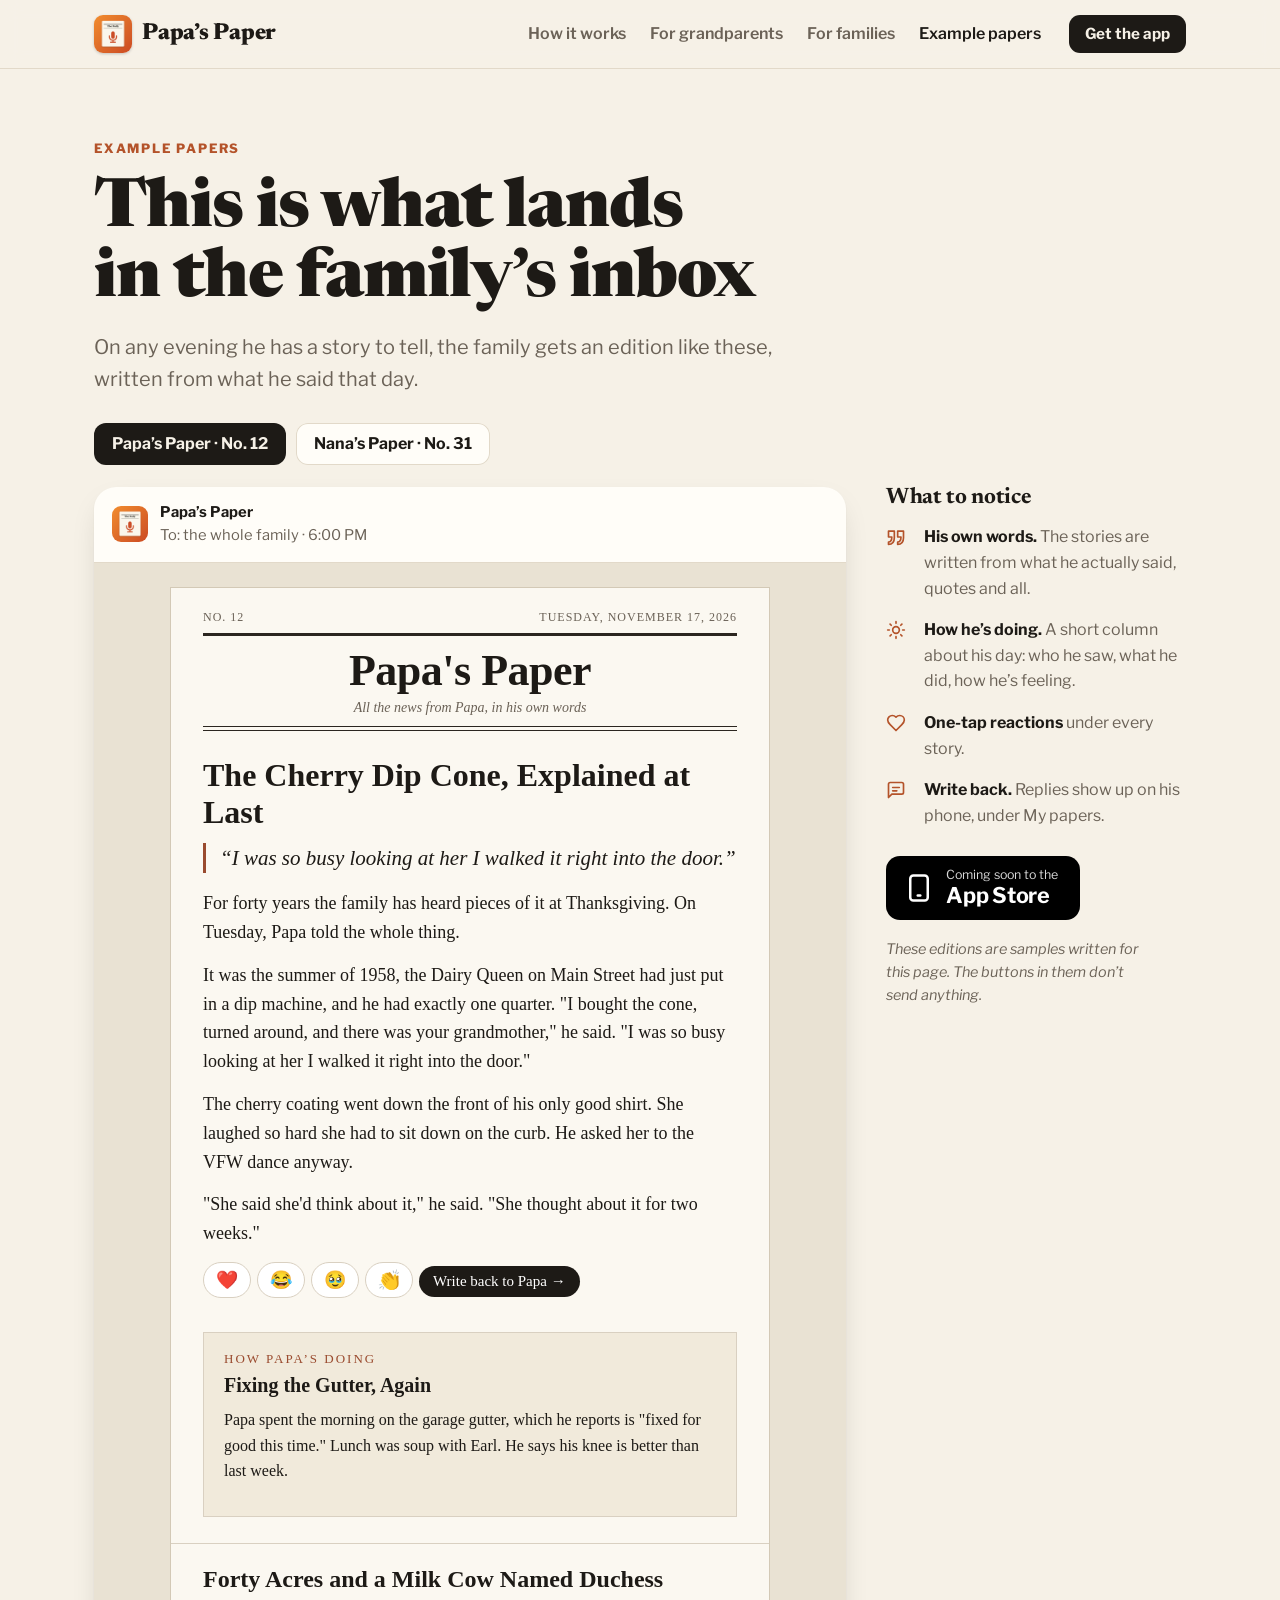
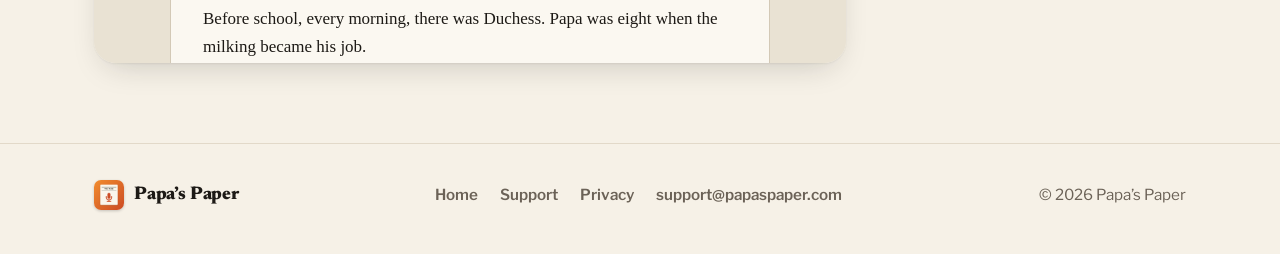
==== examples.html @ 27decf3a "Landing page: clear branding, App Store button, screenshots and icons; example papers on their own p" ====
<!doctype html>
<html lang="en">
<head>
<meta charset="utf-8">
<meta name="viewport" content="width=device-width, initial-scale=1">
<title>Example papers · Papa's Paper</title>
<meta name="description" content="See what the family gets: sample editions of Papa's Paper, exactly as they arrive by email.">
<meta name="theme-color" content="#f6f1e7">
<link rel="icon" href="favicon.png">
<link rel="apple-touch-icon" href="apple-touch-icon.png">
<link rel="preconnect" href="https://fonts.googleapis.com">
<link rel="preconnect" href="https://fonts.gstatic.com" crossorigin>
<link href="https://fonts.googleapis.com/css2?family=Newsreader:ital,opsz,wght@0,6..72,400;0,6..72,700;0,6..72,800;1,6..72,700&family=Libre+Franklin:wght@400;600;700;800&display=swap" rel="stylesheet">
<link rel="stylesheet" href="site.css">
</head>
<body>

<svg width="0" height="0" style="position:absolute" aria-hidden="true">
  <symbol id="i-heart" viewBox="0 0 24 24"><path d="M19 14c1.5-1.5 3-3.2 3-5.5A5.5 5.5 0 0 0 16.5 3c-1.8 0-3 .5-4.5 2-1.5-1.5-2.7-2-4.5-2A5.5 5.5 0 0 0 2 8.5c0 2.3 1.5 4 3 5.5l7 7Z"/></symbol>
  <symbol id="i-reply" viewBox="0 0 24 24"><path d="M21 15a2 2 0 0 1-2 2H7l-4 4V5a2 2 0 0 1 2-2h14a2 2 0 0 1 2 2z"/><path d="M8 9h8M8 13h5"/></symbol>
  <symbol id="i-quote" viewBox="0 0 24 24"><path d="M3 21c3 0 7-1 7-8V5H3v7h4c0 4-1 6-4 6zM14 21c3 0 7-1 7-8V5h-7v7h4c0 4-1 6-4 6z"/></symbol>
  <symbol id="i-sun" viewBox="0 0 24 24"><circle cx="12" cy="12" r="4"/><path d="M12 2v2M12 20v2M4.9 4.9l1.4 1.4M17.7 17.7l1.4 1.4M2 12h2M20 12h2M4.9 19.1l1.4-1.4M17.7 6.3l1.4-1.4"/></symbol>
  <symbol id="i-phone" viewBox="0 0 24 24"><rect x="5" y="2" width="14" height="20" rx="2.5"/><path d="M11 18h2"/></symbol>
</svg>

<header class="topbar">
  <div class="wrap">
    <a class="brand" href="./"><img src="apple-touch-icon.png" alt="" width="38" height="38">Papa&rsquo;s Paper</a>
    <nav class="nav" aria-label="Main">
      <a href="./#how">How it works</a>
      <a href="./#grandparents">For grandparents</a>
      <a href="./#families">For families</a>
      <a href="examples.html" aria-current="page">Example papers</a>
    </nav>
    <a class="btn small" href="./#get">Get the app</a>
  </div>
</header>

<main class="wrap">
  <div class="page-head">
    <span class="eyebrow">Example papers</span>
    <h1>This is what lands in the family&rsquo;s inbox</h1>
    <p>On any evening he has a story to tell, the family gets an edition like these, written from what he said that day.</p>
  </div>

  <div class="tabs" role="tablist" aria-label="Example papers">
    <button role="tab" id="tab-1" aria-controls="panel" aria-selected="true" data-src="examples/paper-1.html" data-to="Papa&rsquo;s Paper">Papa&rsquo;s Paper &middot; No. 12</button>
    <button role="tab" id="tab-2" aria-controls="panel" aria-selected="false" data-src="examples/paper-2.html" data-to="Nana&rsquo;s Paper">Nana&rsquo;s Paper &middot; No. 31</button>
  </div>

  <div class="example" id="panel" role="tabpanel" aria-labelledby="tab-1">
    <div class="inbox">
      <div class="bar">
        <img src="apple-touch-icon.png" alt="" width="36" height="36">
        <div><b id="from">Papa&rsquo;s Paper</b><span>To: the whole family &middot; 6:00 PM</span></div>
      </div>
      <iframe id="paper" src="examples/paper-1.html" title="Example paper email" loading="lazy"></iframe>
    </div>

    <aside class="notes">
      <h3>What to notice</h3>
      <ul>
        <li><svg class="icon"><use href="#i-quote"/></svg><span><b>His own words.</b> The stories are written from what he actually said, quotes and all.</span></li>
        <li><svg class="icon"><use href="#i-sun"/></svg><span><b>How he&rsquo;s doing.</b> A short column about his day: who he saw, what he did, how he&rsquo;s feeling.</span></li>
        <li><svg class="icon"><use href="#i-heart"/></svg><span><b>One-tap reactions</b> under every story.</span></li>
        <li><svg class="icon"><use href="#i-reply"/></svg><span><b>Write back.</b> Replies show up on his phone, under My papers.</span></li>
      </ul>
      <a class="store" href="https://apps.apple.com/app/id6835598942">
        <svg class="icon"><use href="#i-phone"/></svg>
        <div><span>Coming soon to the</span><strong>App Store</strong></div>
      </a>
      <p class="fineprint" style="margin-top:18px">These editions are samples written for this page. The buttons in them don&rsquo;t send anything.</p>
    </aside>
  </div>
</main>

<footer class="site">
  <div class="wrap">
    <a class="brand" href="./"><img src="apple-touch-icon.png" alt="" width="30" height="30">Papa&rsquo;s Paper</a>
    <nav aria-label="Footer">
      <a href="./">Home</a>
      <a href="support.html">Support</a>
      <a href="privacy.html">Privacy</a>
      <a href="mailto:support@papaspaper.com">support@papaspaper.com</a>
    </nav>
    <span>&copy; 2026 Papa&rsquo;s Paper</span>
  </div>
</footer>

<script>
  const tabs = document.querySelectorAll('[role="tab"]');
  const frame = document.getElementById("paper");
  const from = document.getElementById("from");
  const panel = document.getElementById("panel");
  tabs.forEach((tab) => tab.addEventListener("click", () => {
    tabs.forEach((t) => t.setAttribute("aria-selected", String(t === tab)));
    frame.src = tab.dataset.src;
    from.innerHTML = tab.dataset.to;
    panel.setAttribute("aria-labelledby", tab.id);
  }));
  // Sample buttons go nowhere: keep clicks inside the example from navigating the frame.
  frame.addEventListener("load", () => {
    try { frame.contentDocument.querySelectorAll("a").forEach((a) => a.addEventListener("click", (e) => e.preventDefault())); } catch {}
  });
</script>
</body>
</html>
---- site.css ----
/* Papa's Paper website. Same palette and serif as the app and the emailed paper. */
:root {
  --paper: #f6f1e7;
  --card: #fffdf8;
  --ink: #1d1a16;
  --muted: #6b6257;
  --rule: #e2d9c9;
  --navy: #1f3a5f;
  --terracotta: #b4532a;
  --green: #2e6b45;
  --tint: #efe6d6;
  --shadow: 0 1px 2px rgba(29, 26, 22, .06), 0 12px 32px -12px rgba(29, 26, 22, .22);
}
@media (prefers-color-scheme: dark) {
  :root {
    --paper: #1c1a17; --card: #2a2723; --ink: #f3eee4; --muted: #b5ac9f; --rule: #48423b;
    --navy: #7ea3d1; --terracotta: #e08a5f; --green: #6fbf8b; --tint: #26231f;
    --shadow: 0 1px 2px rgba(0, 0, 0, .3), 0 12px 32px -12px rgba(0, 0, 0, .6);
  }
}

* { box-sizing: border-box; }
html { -webkit-text-size-adjust: 100%; scroll-behavior: smooth; }
body {
  margin: 0; background: var(--paper); color: var(--ink);
  font: 400 1.125rem/1.6 "Libre Franklin", -apple-system, "Helvetica Neue", Arial, sans-serif;
}
img { max-width: 100%; display: block; }
a { color: inherit; }
h1, h2, h3, .serif { font-family: "Newsreader", Georgia, serif; font-optical-sizing: auto; }
h1, h2, h3 { margin: 0; line-height: 1.05; letter-spacing: -.015em; text-wrap: balance; }
p { margin: 0; text-wrap: pretty; }
.wrap { max-width: 1140px; margin: 0 auto; padding: 0 24px; }
@media (max-width: 560px) { .wrap { padding: 0 16px; } }
:focus-visible { outline: 3px solid var(--terracotta); outline-offset: 3px; border-radius: 6px; }

.icon { width: 1.25em; height: 1.25em; flex: none; fill: none; stroke: currentColor; stroke-width: 2; stroke-linecap: round; stroke-linejoin: round; }

/* ---------- Top bar ---------- */
.topbar { position: sticky; top: 0; z-index: 20; background: color-mix(in srgb, var(--paper) 88%, transparent); backdrop-filter: blur(10px); border-bottom: 1px solid var(--rule); }
.topbar .wrap { display: flex; align-items: center; gap: 28px; height: 68px; }
.brand { display: flex; align-items: center; gap: 10px; text-decoration: none; font: 800 1.45rem/1 "Newsreader", Georgia, serif; letter-spacing: -.01em; white-space: nowrap; }
.brand img { width: 38px; height: 38px; border-radius: 9px; box-shadow: 0 1px 3px rgba(0,0,0,.2); }
.nav { display: flex; gap: 24px; margin-left: auto; font-weight: 600; font-size: 1rem; }
.nav a { text-decoration: none; color: var(--muted); }
.nav a:hover, .nav a[aria-current="page"] { color: var(--ink); }
.btn {
  display: inline-flex; align-items: center; justify-content: center; gap: 10px; text-decoration: none;
  font: 700 1.05rem/1 "Libre Franklin", Arial, sans-serif; padding: 15px 22px; border-radius: 14px;
  background: var(--ink); color: var(--paper); transition: transform .12s ease, background .12s ease;
}
.btn:hover { transform: translateY(-1px); background: var(--terracotta); color: #fff; }
.btn.small { padding: 11px 16px; font-size: .95rem; border-radius: 11px; }
.btn.ghost { background: transparent; color: var(--ink); box-shadow: inset 0 0 0 2px var(--ink); }
.btn.ghost:hover { background: var(--ink); color: var(--paper); }
@media (max-width: 820px) { .nav { display: none; } .topbar .btn { margin-left: auto; } }

/* App Store button: two lines, like the badge everyone recognises. */
.store { display: inline-flex; align-items: center; gap: 12px; text-decoration: none; background: #000; color: #fff; border-radius: 14px; padding: 12px 22px 12px 18px; transition: transform .12s ease; }
.store:hover { transform: translateY(-1px); }
.store .icon { width: 30px; height: 30px; }
.store span { display: block; font-size: .78rem; line-height: 1.2; opacity: .85; }
.store strong { display: block; font-size: 1.35rem; line-height: 1.15; letter-spacing: -.01em; }

/* ---------- Hero ---------- */
.hero { padding: 64px 0 40px; overflow: hidden; }
.hero .wrap { display: grid; grid-template-columns: minmax(0, 1.05fr) minmax(0, .95fr); gap: 48px; align-items: center; }
.pill { display: inline-flex; align-items: center; gap: 8px; padding: 7px 14px; border-radius: 999px; background: var(--card); box-shadow: inset 0 0 0 1px var(--rule); font-weight: 700; font-size: .88rem; color: var(--green); }
.hero h1 { font-size: clamp(2.7rem, 5.6vw, 4.6rem); font-weight: 800; margin: 20px 0 22px; }
.hero h1 em { font-style: italic; font-weight: 700; color: var(--terracotta); position: relative; white-space: nowrap; }
.hero h1 em svg { position: absolute; left: 0; right: 0; bottom: -.12em; width: 100%; height: .28em; }
.lede { font-size: clamp(1.15rem, 1.8vw, 1.35rem); color: var(--muted); max-width: 33em; }
.lede b { color: var(--ink); font-weight: 700; }
.cta-row { display: flex; flex-wrap: wrap; align-items: center; gap: 14px; margin-top: 30px; }
.chips { display: flex; flex-wrap: wrap; gap: 10px; margin-top: 30px; padding: 0; list-style: none; }
.chips li { display: inline-flex; align-items: center; gap: 8px; font-weight: 600; font-size: .95rem; padding: 9px 14px; border-radius: 12px; background: var(--card); box-shadow: inset 0 0 0 1px var(--rule); }
.chips .icon { color: var(--terracotta); width: 1.1em; height: 1.1em; }

.stage { position: relative; height: 600px; }
.phone {
  position: absolute; width: 270px; aspect-ratio: 1320 / 2868; border-radius: 42px; overflow: hidden;
  border: 9px solid #15130f; background: #15130f; box-shadow: var(--shadow), 0 30px 60px -20px rgba(29,26,22,.45);
}
.phone img { width: 100%; height: 100%; object-fit: cover; }
.stage .back { left: 4%; top: 46px; transform: rotate(-6deg); }
.stage .front { right: 4%; top: 0; transform: rotate(4deg); }
.notif {
  position: absolute; left: -2%; bottom: 34px; width: 330px; z-index: 3; display: flex; gap: 12px; align-items: flex-start;
  background: color-mix(in srgb, var(--card) 94%, transparent); backdrop-filter: blur(8px); border-radius: 18px; padding: 14px 16px;
  box-shadow: var(--shadow); font-size: .92rem; line-height: 1.35;
}
.notif img { width: 40px; height: 40px; border-radius: 10px; }
.notif .when { display: flex; justify-content: space-between; color: var(--muted); font-size: .8rem; margin-bottom: 2px; }
.notif b { display: block; }
@media (max-width: 960px) {
  .hero { padding-top: 36px; }
  .hero .wrap { grid-template-columns: 1fr; gap: 20px; }
  .stage { height: 520px; max-width: 520px; width: 100%; margin: 0 auto; }
  .phone { width: 230px; }
  .notif { left: 0; bottom: 6px; width: 300px; }
}
@media (max-width: 480px) {
  .stage { height: 440px; }
  .phone { width: 188px; border-width: 7px; border-radius: 32px; }
  .stage .back { left: 0; } .stage .front { right: 0; }
  .notif { width: calc(100% - 12px); }
}

/* ---------- Numbers strip ---------- */
.numbers { border-block: 1px solid var(--rule); background: var(--card); }
.numbers ul { list-style: none; margin: 0 auto; padding: 26px 24px; display: grid; grid-template-columns: repeat(4, 1fr); gap: 20px; }
.numbers li { display: flex; align-items: baseline; gap: 12px; }
.numbers strong { font: 800 clamp(2.4rem, 4.5vw, 3.4rem)/1 "Newsreader", Georgia, serif; color: var(--terracotta); }
.numbers span { font-weight: 600; line-height: 1.25; }
@media (max-width: 760px) { .numbers ul { grid-template-columns: 1fr 1fr; } }

/* ---------- Sections ---------- */
section.block { padding: 96px 0; }
section.block.tinted { background: var(--tint); }
.eyebrow { display: inline-flex; align-items: center; gap: 8px; font-weight: 800; font-size: .8rem; letter-spacing: .14em; text-transform: uppercase; color: var(--terracotta); }
.head { max-width: 720px; margin-bottom: 48px; }
.head h2 { font-size: clamp(2.2rem, 4.4vw, 3.4rem); font-weight: 800; margin: 12px 0 14px; }
.head p { font-size: 1.2rem; color: var(--muted); }
.center { text-align: center; margin-inline: auto; }
@media (max-width: 560px) { section.block { padding: 64px 0; } }

/* How it works */
.steps { display: grid; grid-template-columns: repeat(3, 1fr); gap: 28px; list-style: none; margin: 0; padding: 0; counter-reset: s; }
.step { background: var(--card); border-radius: 26px; padding: 28px 28px 0; box-shadow: var(--shadow); display: flex; flex-direction: column; overflow: hidden; }
.step .badge { width: 58px; height: 58px; border-radius: 16px; display: grid; place-items: center; color: #fff; margin-bottom: 18px; }
.step .badge .icon { width: 28px; height: 28px; }
.step h3 { font-size: 1.75rem; font-weight: 800; margin-bottom: 8px; }
.step h3 small { display: block; font: 800 .78rem/1 "Libre Franklin", Arial, sans-serif; letter-spacing: .14em; text-transform: uppercase; color: var(--muted); margin-bottom: 10px; }
.step p { color: var(--muted); }
.step .shot { margin: 26px auto 0; width: 78%; border-radius: 26px 26px 0 0; overflow: hidden; border: 7px solid #15130f; border-bottom: 0; aspect-ratio: 4 / 5; }
.step .shot img { width: 100%; height: auto; }
.step .shot.email { border: 1px solid var(--rule); border-bottom: 0; border-radius: 12px 12px 0 0; width: 88%; }
@media (max-width: 900px) { .steps { grid-template-columns: 1fr; max-width: 520px; margin-inline: auto; } }

/* Feature grid */
.features { display: grid; grid-template-columns: repeat(3, 1fr); gap: 20px; }
.feature { padding: 26px; border-radius: 22px; background: var(--card); box-shadow: inset 0 0 0 1px var(--rule); }
.feature .icon { width: 34px; height: 34px; color: var(--navy); margin-bottom: 14px; stroke-width: 1.8; }
.feature h3 { font-size: 1.45rem; font-weight: 700; margin-bottom: 6px; }
.feature p { color: var(--muted); font-size: 1.02rem; }
@media (max-width: 900px) { .features { grid-template-columns: 1fr 1fr; } }
@media (max-width: 600px) { .features { grid-template-columns: 1fr; } }

/* Families */
.split { display: grid; grid-template-columns: minmax(0, .9fr) minmax(0, 1.1fr); gap: 64px; align-items: center; }
.inbox { background: var(--card); border-radius: 22px; box-shadow: var(--shadow); overflow: hidden; max-width: 460px; margin-inline: auto; }
.inbox .bar { display: flex; align-items: center; gap: 12px; padding: 14px 18px; border-bottom: 1px solid var(--rule); font-size: .92rem; }
.inbox .bar img { width: 36px; height: 36px; border-radius: 9px; }
.inbox .bar b { display: block; }
.inbox .bar span { color: var(--muted); }
.inbox .mail { height: 520px; overflow: hidden; position: relative; }
.inbox .mail::after { content: ""; position: absolute; inset: auto 0 0; height: 90px; background: linear-gradient(transparent, var(--card)); }
.checks { list-style: none; padding: 0; margin: 28px 0 32px; display: grid; gap: 20px; }
.checks li { display: grid; grid-template-columns: 48px 1fr; gap: 16px; align-items: start; }
.checks .dot { width: 48px; height: 48px; border-radius: 14px; display: grid; place-items: center; background: var(--card); box-shadow: inset 0 0 0 1px var(--rule); color: var(--green); }
.checks b { display: block; font-size: 1.15rem; }
.checks span { color: var(--muted); }
@media (max-width: 900px) { .split { grid-template-columns: 1fr; gap: 40px; } .split .inbox { order: 2; } }

/* Privacy band */
.privacy { background: var(--navy); color: #fff; }
.privacy .eyebrow { color: #f2c6a8; }
.privacy .head p { color: rgba(255,255,255,.8); }
.privacy .grid { display: grid; grid-template-columns: repeat(3, 1fr); gap: 20px; }
.privacy .item { padding: 24px; border-radius: 20px; background: rgba(255,255,255,.08); }
.privacy .item .icon { width: 30px; height: 30px; margin-bottom: 12px; color: #f2c6a8; }
.privacy .item h3 { font-size: 1.35rem; margin-bottom: 6px; }
.privacy .item p { color: rgba(255,255,255,.8); font-size: 1rem; }
.privacy a { color: #fff; font-weight: 700; }
@media (prefers-color-scheme: dark) { .privacy { background: #1b2b40; } }
@media (max-width: 800px) { .privacy .grid { grid-template-columns: 1fr; } }

/* Final call */
.final { text-align: center; }
.final img.appicon { width: 96px; height: 96px; border-radius: 22px; margin: 0 auto 22px; box-shadow: var(--shadow); }
.final h2 { font-size: clamp(2.4rem, 5vw, 3.8rem); font-weight: 800; margin-bottom: 14px; }
.final p { font-size: 1.2rem; color: var(--muted); margin-bottom: 30px; }
.final .cta-row { justify-content: center; }

/* Footer */
footer.site { border-top: 1px solid var(--rule); padding: 36px 0 44px; color: var(--muted); font-size: .95rem; }
footer.site .wrap { display: flex; flex-wrap: wrap; align-items: center; justify-content: space-between; gap: 18px; }
footer.site nav { display: flex; flex-wrap: wrap; gap: 22px; font-weight: 600; }
footer.site a { text-decoration: none; }
footer.site a:hover { color: var(--ink); }
footer.site .brand { font-size: 1.15rem; color: var(--ink); }
footer.site .brand img { width: 30px; height: 30px; border-radius: 7px; }

/* Example papers page */
.page-head { padding: 64px 0 28px; }
.page-head h1 { font-size: clamp(2.6rem, 5.6vw, 4.2rem); font-weight: 800; margin: 14px 0 14px; }
.page-head p { font-size: 1.25rem; color: var(--muted); max-width: 36em; }
.tabs { display: flex; flex-wrap: wrap; gap: 10px; margin: 0 0 22px; }
.tabs button {
  font: 700 1rem/1 "Libre Franklin", Arial, sans-serif; padding: 13px 18px; border-radius: 12px; border: 0; cursor: pointer;
  background: var(--card); color: var(--ink); box-shadow: inset 0 0 0 1px var(--rule);
}
.tabs button[aria-selected="true"] { background: var(--ink); color: var(--paper); box-shadow: none; }
.example { display: grid; grid-template-columns: minmax(0, 1fr) 300px; gap: 40px; align-items: start; padding-bottom: 80px; }
.example .inbox { max-width: none; margin: 0; }
.example iframe { display: block; width: 100%; height: 1100px; border: 0; background: #ede6d8; }
.notes h3 { font-size: 1.4rem; margin-bottom: 14px; }
.notes ul { list-style: none; padding: 0; margin: 0 0 28px; display: grid; gap: 16px; }
.notes li { display: grid; grid-template-columns: 28px 1fr; gap: 10px; color: var(--muted); font-size: 1rem; }
.notes li .icon { color: var(--terracotta); margin-top: 3px; }
.notes li b { color: var(--ink); }
.fineprint { font-size: .9rem; color: var(--muted); font-style: italic; }
@media (max-width: 900px) { .example { grid-template-columns: 1fr; } .example iframe { height: 900px; } }
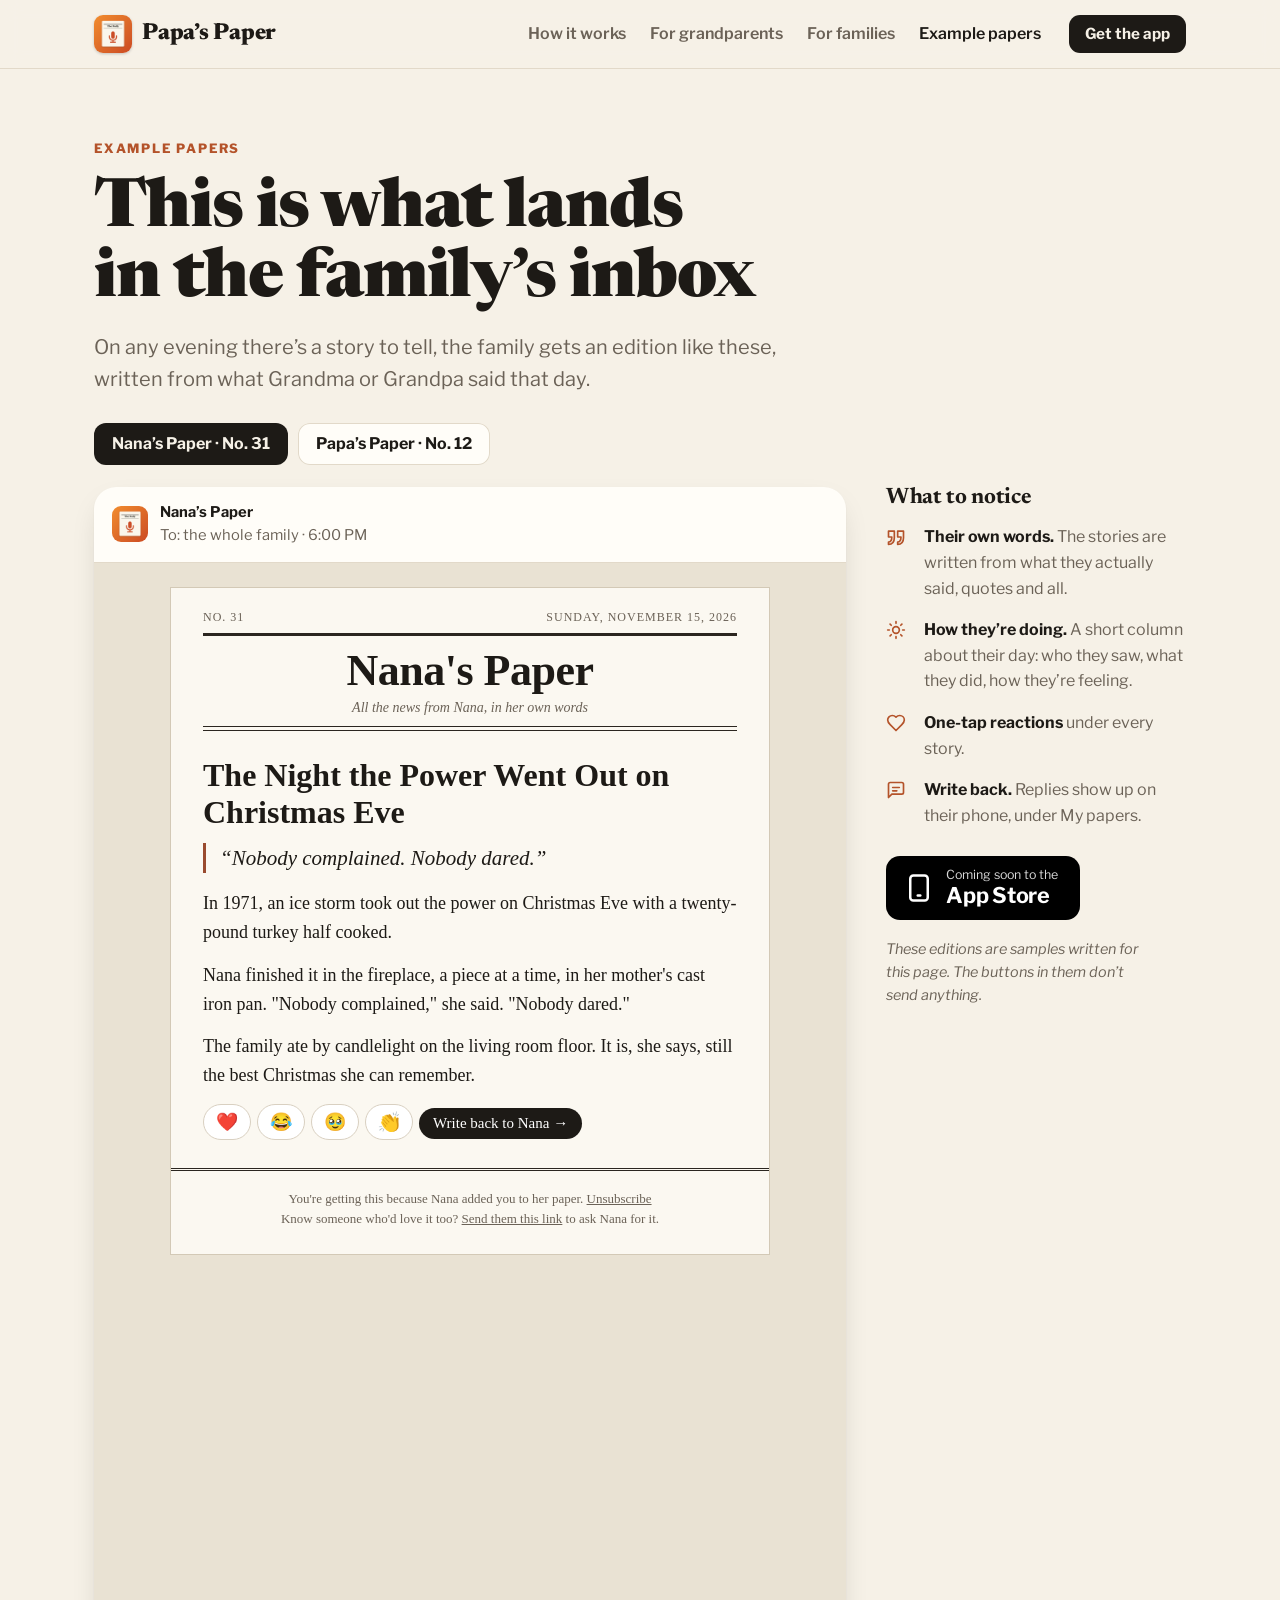
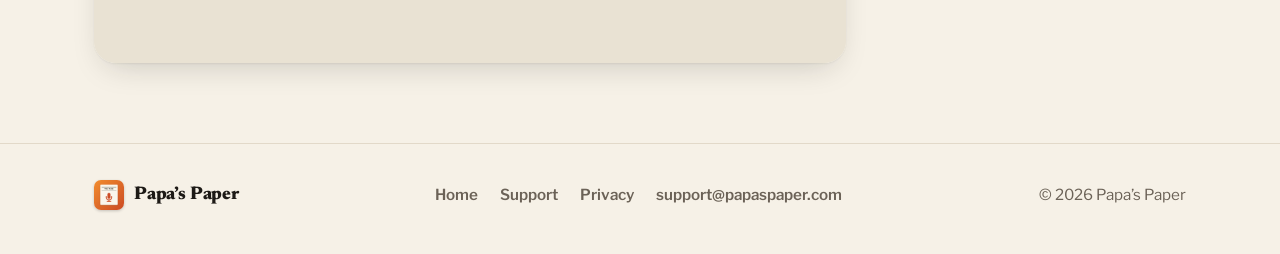
==== commit 4865a016: "Gender-neutral copy: rotating Grandma/Grandpa/Nana/Papa headline, they/their throughout; fix stretch" ====
--- a/examples.html
+++ b/examples.html
@@ -40,30 +40,30 @@
   <div class="page-head">
     <span class="eyebrow">Example papers</span>
     <h1>This is what lands in the family&rsquo;s inbox</h1>
-    <p>On any evening he has a story to tell, the family gets an edition like these, written from what he said that day.</p>
+    <p>On any evening there&rsquo;s a story to tell, the family gets an edition like these, written from what Grandma or Grandpa said that day.</p>
   </div>
 
   <div class="tabs" role="tablist" aria-label="Example papers">
-    <button role="tab" id="tab-1" aria-controls="panel" aria-selected="true" data-src="examples/paper-1.html" data-to="Papa&rsquo;s Paper">Papa&rsquo;s Paper &middot; No. 12</button>
-    <button role="tab" id="tab-2" aria-controls="panel" aria-selected="false" data-src="examples/paper-2.html" data-to="Nana&rsquo;s Paper">Nana&rsquo;s Paper &middot; No. 31</button>
+    <button role="tab" id="tab-1" aria-controls="panel" aria-selected="true" data-src="examples/paper-2.html" data-to="Nana&rsquo;s Paper">Nana&rsquo;s Paper &middot; No. 31</button>
+    <button role="tab" id="tab-2" aria-controls="panel" aria-selected="false" data-src="examples/paper-1.html" data-to="Papa&rsquo;s Paper">Papa&rsquo;s Paper &middot; No. 12</button>
   </div>
 
   <div class="example" id="panel" role="tabpanel" aria-labelledby="tab-1">
     <div class="inbox">
       <div class="bar">
         <img src="apple-touch-icon.png" alt="" width="36" height="36">
-        <div><b id="from">Papa&rsquo;s Paper</b><span>To: the whole family &middot; 6:00 PM</span></div>
+        <div><b id="from">Nana&rsquo;s Paper</b><span>To: the whole family &middot; 6:00 PM</span></div>
       </div>
-      <iframe id="paper" src="examples/paper-1.html" title="Example paper email" loading="lazy"></iframe>
+      <iframe id="paper" src="examples/paper-2.html" title="Example paper email" loading="lazy"></iframe>
     </div>
 
     <aside class="notes">
       <h3>What to notice</h3>
       <ul>
-        <li><svg class="icon"><use href="#i-quote"/></svg><span><b>His own words.</b> The stories are written from what he actually said, quotes and all.</span></li>
-        <li><svg class="icon"><use href="#i-sun"/></svg><span><b>How he&rsquo;s doing.</b> A short column about his day: who he saw, what he did, how he&rsquo;s feeling.</span></li>
+        <li><svg class="icon"><use href="#i-quote"/></svg><span><b>Their own words.</b> The stories are written from what they actually said, quotes and all.</span></li>
+        <li><svg class="icon"><use href="#i-sun"/></svg><span><b>How they&rsquo;re doing.</b> A short column about their day: who they saw, what they did, how they&rsquo;re feeling.</span></li>
         <li><svg class="icon"><use href="#i-heart"/></svg><span><b>One-tap reactions</b> under every story.</span></li>
-        <li><svg class="icon"><use href="#i-reply"/></svg><span><b>Write back.</b> Replies show up on his phone, under My papers.</span></li>
+        <li><svg class="icon"><use href="#i-reply"/></svg><span><b>Write back.</b> Replies show up on their phone, under My papers.</span></li>
       </ul>
       <a class="store" href="https://apps.apple.com/app/id6835598942">
         <svg class="icon"><use href="#i-phone"/></svg>
--- a/site.css
+++ b/site.css
@@ -25,7 +25,7 @@
   margin: 0; background: var(--paper); color: var(--ink);
   font: 400 1.125rem/1.6 "Libre Franklin", -apple-system, "Helvetica Neue", Arial, sans-serif;
 }
-img { max-width: 100%; display: block; }
+img { max-width: 100%; height: auto; display: block; }
 a { color: inherit; }
 h1, h2, h3, .serif { font-family: "Newsreader", Georgia, serif; font-optical-sizing: auto; }
 h1, h2, h3 { margin: 0; line-height: 1.05; letter-spacing: -.015em; text-wrap: balance; }
@@ -67,6 +67,8 @@
 .hero .wrap { display: grid; grid-template-columns: minmax(0, 1.05fr) minmax(0, .95fr); gap: 48px; align-items: center; }
 .pill { display: inline-flex; align-items: center; gap: 8px; padding: 7px 14px; border-radius: 999px; background: var(--card); box-shadow: inset 0 0 0 1px var(--rule); font-weight: 700; font-size: .88rem; color: var(--green); }
 .hero h1 { font-size: clamp(2.7rem, 5.6vw, 4.6rem); font-weight: 800; margin: 20px 0 22px; }
+.hero .who { display: inline-block; transition: opacity .25s ease, transform .25s ease; }
+.hero .who.out { opacity: 0; transform: translateY(-.15em); }
 .hero h1 em { font-style: italic; font-weight: 700; color: var(--terracotta); position: relative; white-space: nowrap; }
 .hero h1 em svg { position: absolute; left: 0; right: 0; bottom: -.12em; width: 100%; height: .28em; }
 .lede { font-size: clamp(1.15rem, 1.8vw, 1.35rem); color: var(--muted); max-width: 33em; }
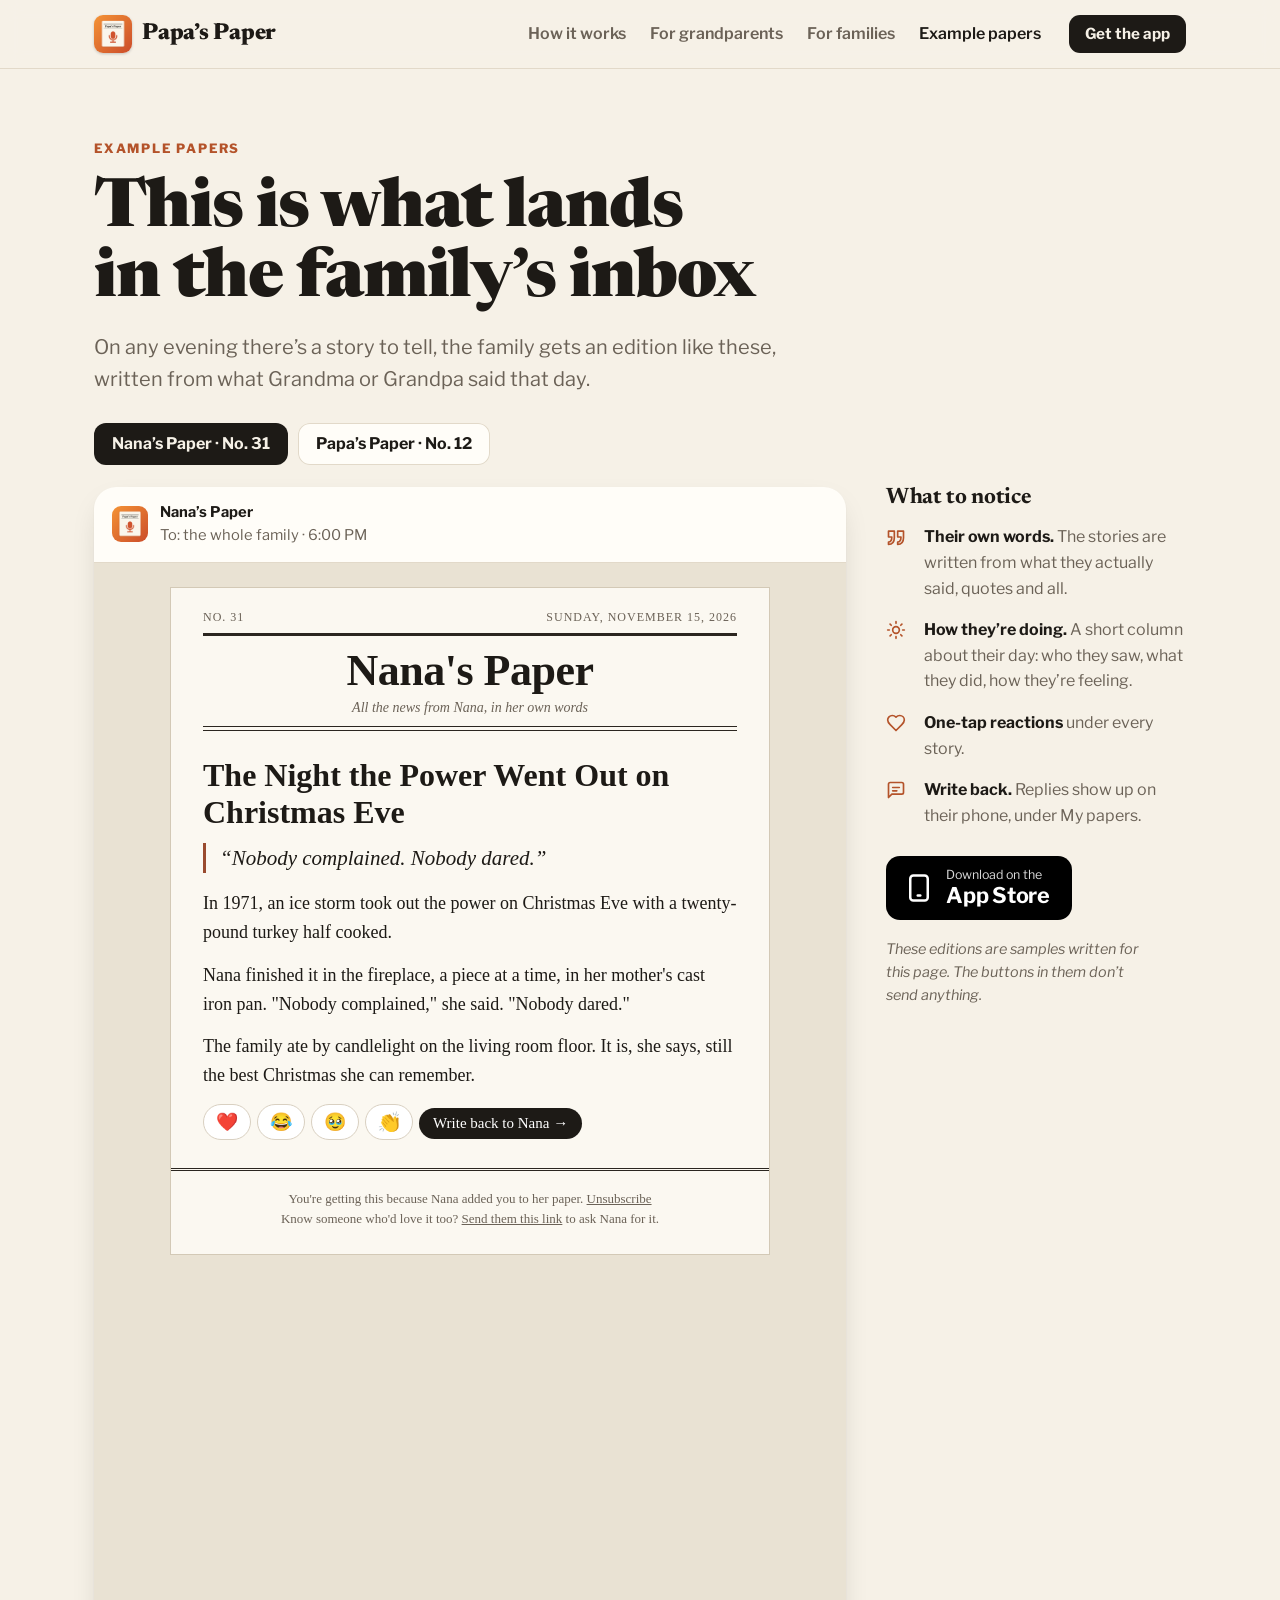
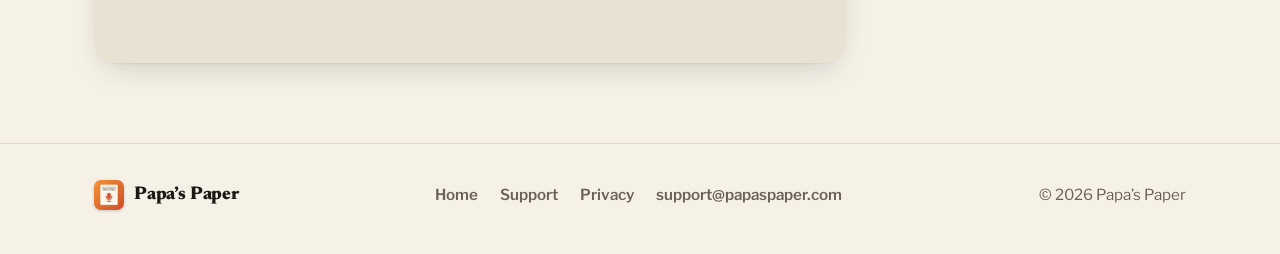
==== commit ad6e6087: "Download on the App Store: link to the live listing" ====
--- a/examples.html
+++ b/examples.html
@@ -5,6 +5,7 @@
 <meta name="viewport" content="width=device-width, initial-scale=1">
 <title>Example papers · Papa's Paper</title>
 <meta name="description" content="See what the family gets: sample editions of Papa's Paper, exactly as they arrive by email.">
+<meta name="apple-itunes-app" content="app-id=6835598942">
 <meta name="theme-color" content="#f6f1e7">
 <link rel="icon" href="favicon.png">
 <link rel="apple-touch-icon" href="apple-touch-icon.png">
@@ -32,7 +33,7 @@
       <a href="./#families">For families</a>
       <a href="examples.html" aria-current="page">Example papers</a>
     </nav>
-    <a class="btn small" href="./#get">Get the app</a>
+    <a class="btn small" href="https://apps.apple.com/us/app/papas-paper/id6835598942">Get the app</a>
   </div>
 </header>
 
@@ -65,9 +66,9 @@
         <li><svg class="icon"><use href="#i-heart"/></svg><span><b>One-tap reactions</b> under every story.</span></li>
         <li><svg class="icon"><use href="#i-reply"/></svg><span><b>Write back.</b> Replies show up on their phone, under My papers.</span></li>
       </ul>
-      <a class="store" href="https://apps.apple.com/app/id6835598942">
+      <a class="store" href="https://apps.apple.com/us/app/papas-paper/id6835598942">
         <svg class="icon"><use href="#i-phone"/></svg>
-        <div><span>Coming soon to the</span><strong>App Store</strong></div>
+        <div><span>Download on the</span><strong>App Store</strong></div>
       </a>
       <p class="fineprint" style="margin-top:18px">These editions are samples written for this page. The buttons in them don&rsquo;t send anything.</p>
     </aside>
